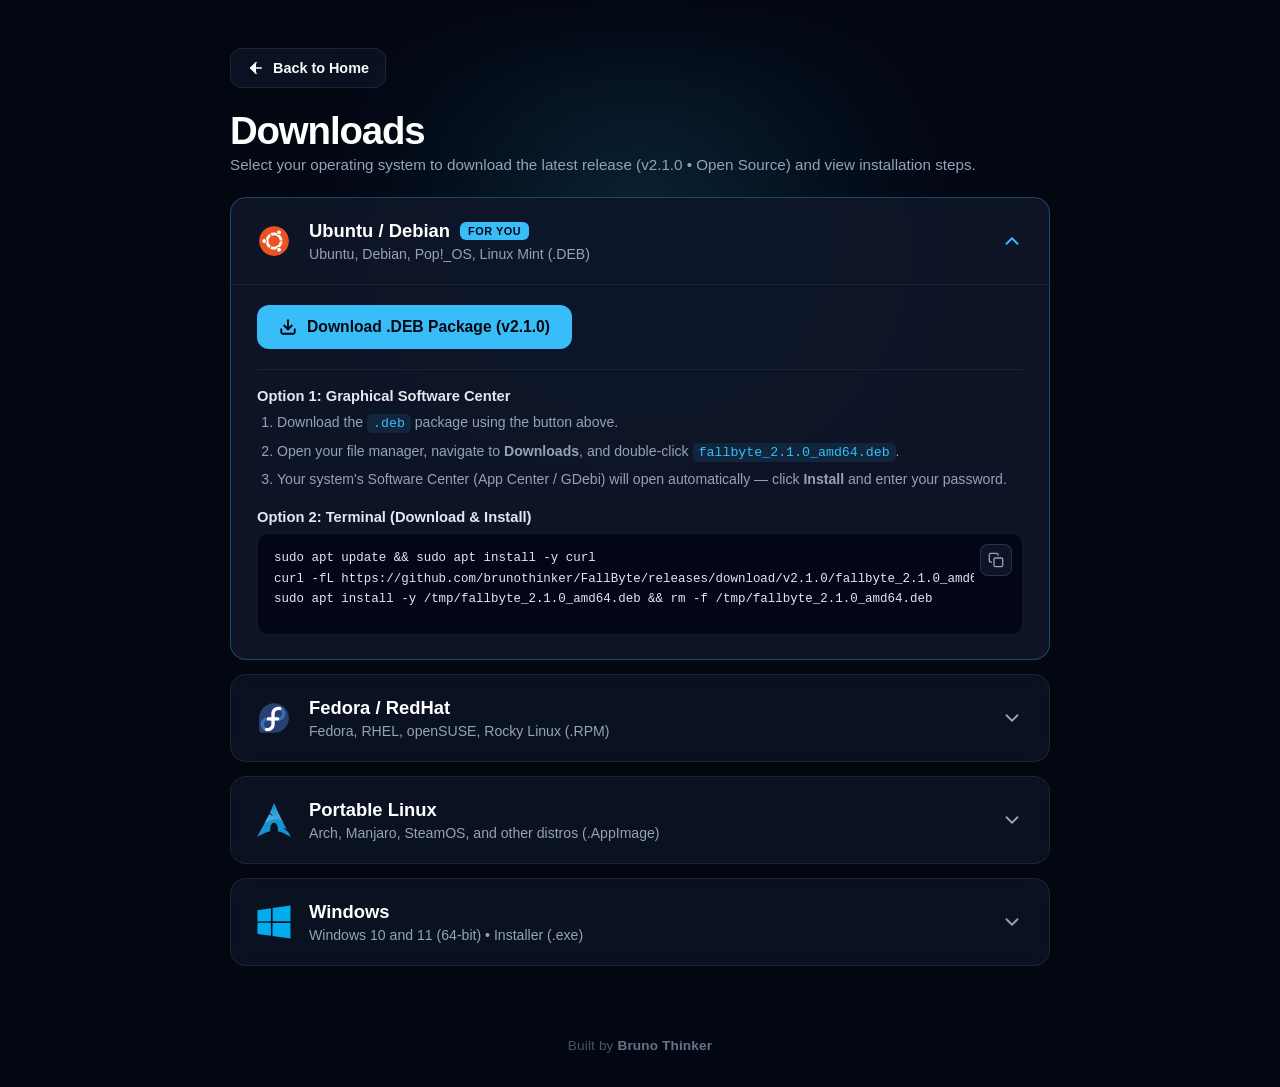
==== downloads/index.html @ dbe6da64 "feat(site): move downloads to dedicated /downloads/ page" ====
<!DOCTYPE html>
<html lang="en">

<head>
    <meta charset="UTF-8" />
    <meta name="viewport" content="width=device-width, initial-scale=1.0" />
    <title>Downloads — FallByte</title>
    <link rel="icon" type="image/png" href="../icons/fallbyte_logo.png" />
    <link rel="apple-touch-icon" href="../icons/fallbyte_logo.png" />
    <link rel="canonical" href="https://fallbyte.brunothinker.workers.dev/downloads/" />
    <meta name="description"
        content="Download FallByte for Windows (.exe) and Linux (.DEB, .RPM, and .AppImage) with step-by-step installation guides." />

    <!-- Open Graph / Social Preview -->
    <meta property="og:type" content="website" />
    <meta property="og:site_name" content="FallByte" />
    <meta property="og:title" content="Downloads — FallByte" />
    <meta property="og:description"
        content="Download FallByte for Windows and Linux (.DEB, .RPM, .AppImage) with quick installation instructions." />
    <meta property="og:url" content="https://fallbyte.brunothinker.workers.dev/downloads/" />
    <meta property="og:image" content="https://fallbyte.brunothinker.workers.dev/screenshots/preview.png" />

    <link rel="stylesheet" href="../css/style.css" />
</head>

<body>
    <div class="ambient-glow" aria-hidden="true"></div>

    <!-- DOWNLOADS PAGE -->
    <main class="downloads-section" aria-label="Downloads">
        <nav class="subpage-nav" aria-label="Breadcrumb">
            <a href="../" class="cta-secondary back-home-btn" id="nav-home">
                <svg viewBox="0 0 24 24" fill="none" stroke="currentColor" stroke-width="2.2" stroke-linecap="round"
                    stroke-linejoin="round" aria-hidden="true">
                    <line x1="19" y1="12" x2="5" y2="12" />
                    <polyline points="12 19 5 12 12 5" />
                </svg>
                <span>Back to Home</span>
            </a>
        </nav>

        <div class="section-header">
            <h1>Downloads</h1>
            <p>Select your operating system to download the latest release (<span id="version-badge">v2.1.0 &bull; Open
                    Source</span>) and view installation steps.</p>
        </div>

        <div class="accordion-list">
            <!-- ITEM 1: UBUNTU / DEBIAN (.DEB) -->
            <div class="accordion-item" data-os="debian">
                <button class="accordion-header" type="button" aria-expanded="false">
                    <div class="os-info">
                        <img class="os-icon" data-icon="ubuntu" src="" alt="Ubuntu / Debian" />
                        <div class="os-text">
                            <div class="os-title-row">
                                <span class="os-title">Ubuntu / Debian</span>
                                <span class="recommended-tag" hidden>FOR YOU</span>
                            </div>
                            <span class="os-desc">Ubuntu, Debian, Pop!_OS, Linux Mint (.DEB)</span>
                        </div>
                    </div>
                    <svg class="chevron" viewBox="0 0 24 24" fill="none" stroke="currentColor" stroke-width="2"
                        stroke-linecap="round" stroke-linejoin="round">
                        <polyline points="6 9 12 15 18 9"></polyline>
                    </svg>
                </button>

                <div class="accordion-body">
                    <div class="accordion-content">
                        <a id="btn-deb" href="#" class="real-download-btn">
                            <svg viewBox="0 0 24 24" fill="none" stroke="currentColor" stroke-width="2.5"
                                stroke-linecap="round" stroke-linejoin="round">
                                <path d="M21 15v4a2 2 0 0 1-2 2H5a2 2 0 0 1-2-2v-4" />
                                <polyline points="7 10 12 15 17 10" />
                                <line x1="12" y1="15" x2="12" y2="3" />
                            </svg>
                            <span id="label-deb">Download (.deb) package</span>
                        </a>

                        <div class="tutorial-slot">
                            <div class="install-guide">
                                <div class="guide-grid">
                                    <div class="guide-block">
                                        <h4>Option 1: Graphical Software Center</h4>
                                        <ol>
                                            <li>Download the <code>.deb</code> package using the button above.</li>
                                            <li>Open your file manager, navigate to <strong>Downloads</strong>, and
                                                double-click <code data-filename="deb">fallbyte_2.1.0_amd64.deb</code>.
                                            </li>
                                            <li>Your system's Software Center (App Center / GDebi) will open
                                                automatically &mdash; click
                                                <strong>Install</strong> and enter your password.
                                            </li>
                                        </ol>
                                    </div>

                                    <div class="guide-block">
                                        <h4>Option 2: Terminal (Download &amp; Install)</h4>
                                        <div class="code-box">
                                            <button type="button" class="copy-btn" data-copy-target="cmd-deb"
                                                title="Copy command" aria-label="Copy command">
                                                <svg viewBox="0 0 24 24" fill="none" stroke="currentColor"
                                                    stroke-width="2" stroke-linecap="round" stroke-linejoin="round">
                                                    <rect x="9" y="9" width="13" height="13" rx="2" ry="2"></rect>
                                                    <path d="M5 15H4a2 2 0 0 1-2-2V4a2 2 0 0 1 2-2h9a2 2 0 0 1 2 2v1">
                                                    </path>
                                                </svg>
                                            </button>
                                            <pre><code id="cmd-deb">sudo apt update &amp;&amp; sudo apt install -y curl
curl -fL https://github.com/brunothinker/FallByte/releases/download/v2.1.0/fallbyte_2.1.0_amd64.deb -o /tmp/fallbyte_2.1.0_amd64.deb
sudo apt install -y /tmp/fallbyte_2.1.0_amd64.deb &amp;&amp; rm -f /tmp/fallbyte_2.1.0_amd64.deb</code></pre>
                                        </div>
                                    </div>
                                </div>
                            </div>
                        </div>
                    </div>
                </div>
            </div>

            <!-- ITEM 2: FEDORA / REDHAT (.RPM) -->
            <div class="accordion-item" data-os="fedora">
                <button class="accordion-header" type="button" aria-expanded="false">
                    <div class="os-info">
                        <img class="os-icon" data-icon="fedora" src="" alt="Fedora / RedHat" />
                        <div class="os-text">
                            <div class="os-title-row">
                                <span class="os-title">Fedora / RedHat</span>
                                <span class="recommended-tag" hidden>FOR YOU</span>
                            </div>
                            <span class="os-desc">Fedora, RHEL, openSUSE, Rocky Linux (.RPM)</span>
                        </div>
                    </div>
                    <svg class="chevron" viewBox="0 0 24 24" fill="none" stroke="currentColor" stroke-width="2"
                        stroke-linecap="round" stroke-linejoin="round">
                        <polyline points="6 9 12 15 18 9"></polyline>
                    </svg>
                </button>

                <div class="accordion-body">
                    <div class="accordion-content">
                        <a id="btn-rpm" href="#" class="real-download-btn">
                            <svg viewBox="0 0 24 24" fill="none" stroke="currentColor" stroke-width="2.5"
                                stroke-linecap="round" stroke-linejoin="round">
                                <path d="M21 15v4a2 2 0 0 1-2 2H5a2 2 0 0 1-2-2v-4" />
                                <polyline points="7 10 12 15 17 10" />
                                <line x1="12" y1="15" x2="12" y2="3" />
                            </svg>
                            <span id="label-rpm">Download (.rpm) package</span>
                        </a>

                        <div class="tutorial-slot">
                            <div class="install-guide">
                                <div class="guide-grid">
                                    <div class="guide-block">
                                        <h4>Option 1: Graphical Software Center</h4>
                                        <ol>
                                            <li>Download the <code>.rpm</code> package using the button above.</li>
                                            <li>Open <strong>Files</strong>, go to <strong>Downloads</strong>, and
                                                double-click <code data-filename="rpm">fallbyte_2.1.0_x86_64.rpm</code>.
                                            </li>
                                            <li>GNOME Software / KDE Discover will open the package page &mdash; click
                                                <strong>Install</strong> to complete setup.
                                            </li>
                                        </ol>
                                    </div>

                                    <div class="guide-block">
                                        <h4>Option 2: Terminal (Download &amp; Install)</h4>
                                        <div class="code-box">
                                            <button type="button" class="copy-btn" data-copy-target="cmd-rpm"
                                                title="Copy command" aria-label="Copy command">
                                                <svg viewBox="0 0 24 24" fill="none" stroke="currentColor"
                                                    stroke-width="2" stroke-linecap="round" stroke-linejoin="round">
                                                    <rect x="9" y="9" width="13" height="13" rx="2" ry="2"></rect>
                                                    <path d="M5 15H4a2 2 0 0 1-2-2V4a2 2 0 0 1 2-2h9a2 2 0 0 1 2 2v1">
                                                    </path>
                                                </svg>
                                            </button>
                                            <pre><code id="cmd-rpm">sudo dnf check-update; sudo dnf install -y curl
curl -fL https://github.com/brunothinker/FallByte/releases/download/v2.1.0/fallbyte_2.1.0_x86_64.rpm -o /tmp/fallbyte_2.1.0_x86_64.rpm
sudo dnf install -y /tmp/fallbyte_2.1.0_x86_64.rpm &amp;&amp; rm -f /tmp/fallbyte_2.1.0_x86_64.rpm</code></pre>
                                        </div>
                                    </div>
                                </div>
                            </div>
                        </div>
                    </div>
                </div>
            </div>

            <!-- ITEM 3: PORTABLE LINUX (.APPIMAGE) -->
            <div class="accordion-item" data-os="appimage">
                <button class="accordion-header" type="button" aria-expanded="false">
                    <div class="os-info">
                        <img class="os-icon" data-icon="arch" src="" alt="Portable Linux" />
                        <div class="os-text">
                            <div class="os-title-row">
                                <span class="os-title">Portable Linux</span>
                                <span class="recommended-tag" hidden>FOR YOU</span>
                            </div>
                            <span class="os-desc">Arch, Manjaro, SteamOS, and other distros (.AppImage)</span>
                        </div>
                    </div>
                    <svg class="chevron" viewBox="0 0 24 24" fill="none" stroke="currentColor" stroke-width="2"
                        stroke-linecap="round" stroke-linejoin="round">
                        <polyline points="6 9 12 15 18 9"></polyline>
                    </svg>
                </button>

                <div class="accordion-body">
                    <div class="accordion-content">
                        <a id="btn-appimage" href="#" class="real-download-btn">
                            <svg viewBox="0 0 24 24" fill="none" stroke="currentColor" stroke-width="2.5"
                                stroke-linecap="round" stroke-linejoin="round">
                                <path d="M21 15v4a2 2 0 0 1-2 2H5a2 2 0 0 1-2-2v-4" />
                                <polyline points="7 10 12 15 17 10" />
                                <line x1="12" y1="15" x2="12" y2="3" />
                            </svg>
                            <span id="label-appimage">Download (.AppImage) binary</span>
                        </a>

                        <div class="tutorial-slot">
                            <div class="install-guide">
                                <div class="guide-grid">
                                    <div class="guide-block">
                                        <h4>Option 1: File Manager (No Installation Needed)</h4>
                                        <ol>
                                            <li>Download <code
                                                    data-filename="appimage">fallbyte_2.1.0_x86_64.AppImage</code>.</li>
                                            <li>Right-click the file &rarr; <strong>Properties</strong> &rarr;
                                                <strong>Permissions</strong>
                                                and enable <em>Allow executing file as program</em>.
                                            </li>
                                            <li>Double-click the AppImage file to run FallByte immediately.</li>
                                        </ol>
                                    </div>

                                    <div class="guide-block">
                                        <h4>Option 2: Terminal (Download &amp; Run)</h4>
                                        <div class="code-box">
                                            <button type="button" class="copy-btn" data-copy-target="cmd-appimage"
                                                title="Copy command" aria-label="Copy command">
                                                <svg viewBox="0 0 24 24" fill="none" stroke="currentColor"
                                                    stroke-width="2" stroke-linecap="round" stroke-linejoin="round">
                                                    <rect x="9" y="9" width="13" height="13" rx="2" ry="2"></rect>
                                                    <path d="M5 15H4a2 2 0 0 1-2-2V4a2 2 0 0 1 2-2h9a2 2 0 0 1 2 2v1">
                                                    </path>
                                                </svg>
                                            </button>
                                            <pre><code id="cmd-appimage"># Make sure curl is installed (e.g., sudo pacman -Syu --needed curl)
curl -fLO https://github.com/brunothinker/FallByte/releases/download/v2.1.0/fallbyte_2.1.0_x86_64.AppImage
chmod +x fallbyte_2.1.0_x86_64.AppImage
./fallbyte_2.1.0_x86_64.AppImage</code></pre>
                                        </div>
                                    </div>
                                </div>
                            </div>
                        </div>
                    </div>
                </div>
            </div>

            <!-- ITEM 4: WINDOWS -->
            <div class="accordion-item" data-os="windows">
                <button class="accordion-header" type="button" aria-expanded="false">
                    <div class="os-info">
                        <img class="os-icon" data-icon="windows" src="" alt="Windows" />
                        <div class="os-text">
                            <div class="os-title-row">
                                <span class="os-title">Windows</span>
                                <span class="recommended-tag" hidden>FOR YOU</span>
                            </div>
                            <span class="os-desc">Windows 10 and 11 (64-bit) &bull; Installer (.exe)</span>
                        </div>
                    </div>
                    <svg class="chevron" viewBox="0 0 24 24" fill="none" stroke="currentColor" stroke-width="2"
                        stroke-linecap="round" stroke-linejoin="round">
                        <polyline points="6 9 12 15 18 9"></polyline>
                    </svg>
                </button>

                <div class="accordion-body">
                    <div class="accordion-content">
                        <a id="btn-windows" href="#" class="real-download-btn">
                            <svg viewBox="0 0 24 24" fill="none" stroke="currentColor" stroke-width="2.5"
                                stroke-linecap="round" stroke-linejoin="round">
                                <path d="M21 15v4a2 2 0 0 1-2 2H5a2 2 0 0 1-2-2v-4" />
                                <polyline points="7 10 12 15 17 10" />
                                <line x1="12" y1="15" x2="12" y2="3" />
                            </svg>
                            <span id="label-windows">Download for Windows</span>
                        </a>

                        <div class="tutorial-slot">
                            <div class="install-guide">
                                <div class="guide-block">
                                    <h4>Quick Installation</h4>
                                    <ol>
                                        <li>Download and double-click <code
                                                data-filename="windows">fallbyte_2.1.0_x64_installer.exe</code>
                                            to launch the setup wizard.</li>
                                        <li>Follow the on-screen prompts to finish installing FallByte.</li>
                                    </ol>
                                </div>

                                <div class="smartscreen-notice">
                                    <strong>Windows Smart App Control &amp; SmartScreen Notice</strong>
                                    <p>
                                        Because FallByte is a free, independent open-source project without a paid
                                        commercial EV
                                        Code-Signing certificate, Windows 11's <strong>Smart App Control</strong> may
                                        block the installer
                                        from running (or SmartScreen may show <em>"Windows protected your PC"</em>).
                                    </p>
                                    <p>
                                        To proceed: if SmartScreen appears, click <strong>More info</strong> &rarr;
                                        <strong>Run
                                            anyway</strong>. If <strong>Smart App Control</strong> blocks it on Windows
                                        11, open <strong>Smart
                                            App Control
                                            settings</strong> using the shortcut below and switch it to
                                        <strong>Off</strong>.
                                    </p>
                                    <div style="margin-top: 12px;">
                                        <a href="windowsdefender://smartapp/" class="cta-secondary"
                                            style="padding: 9px 14px; border-radius: 10px; font-size: 0.85rem;">
                                            <svg width="15" height="15" viewBox="0 0 24 24" fill="none"
                                                stroke="currentColor" stroke-width="2.2" stroke-linecap="round"
                                                stroke-linejoin="round" aria-hidden="true">
                                                <path d="M12 22s8-4 8-10V5l-8-3-8 3v7c0 6 8 10 8 10z" />
                                            </svg>
                                            <span>Open Smart App Control Settings</span>
                                        </a>
                                    </div>
                                </div>
                            </div>
                        </div>
                    </div>
                </div>
            </div>
        </div>
    </main>

    <footer>
        <span>Built by <a href="https://github.com/brunothinker" target="_blank" rel="noopener noreferrer">Bruno
                Thinker</a></span>
    </footer>

    <script src="../js/config.js"></script>
    <script src="../js/main.js"></script>

</body>

</html>
---- css/style.css ----
:root {
  --bg-color: #030712;
  --text-main: #f8fafc;
  --text-muted: #94a3b8;
  --accent: #38bdf8;
  --accent-hover: #0ea5e9;

  --card-bg: rgba(15, 23, 42, 0.65);
  --card-border: rgba(255, 255, 255, 0.08);
  --card-hover-bg: rgba(30, 41, 59, 0.85);
  --card-hover-border: rgba(255, 255, 255, 0.2);

  /* Shared container width so showcase, downloads, and community match identically */
  --content-width: 820px;
}

* {
  margin: 0;
  padding: 0;
  box-sizing: border-box;
}

html {
  scroll-behavior: smooth;
  background-color: var(--bg-color);
}

body {
  font-family: -apple-system, BlinkMacSystemFont, "Segoe UI", Roboto, Helvetica, Arial, sans-serif;
  background-color: var(--bg-color);
  color: var(--text-main);
  display: flex;
  flex-direction: column;
  align-items: center;
  min-height: 100vh;
  padding: 0 24px 36px 24px;
  position: relative;
  overflow-x: hidden;
}

/* Seamless ambient background glow */
.ambient-glow {
  position: absolute;
  top: 40px;
  left: 50%;
  transform: translateX(-50%);
  width: 760px;
  height: 420px;
  background: radial-gradient(circle at 50% 45%,
      rgba(56, 189, 248, 0.16) 0%,
      rgba(56, 189, 248, 0.07) 35%,
      rgba(56, 189, 248, 0.02) 60%,
      rgba(3, 7, 18, 0) 75%);
  filter: blur(40px);
  pointer-events: none;
  z-index: 0;
}

/* =========================================================
   SECTION 1: HERO + SHOWCASE
   ========================================================= */
.hero-section {
  width: 100%;
  max-width: var(--content-width);
  display: flex;
  flex-direction: column;
  align-items: center;
  text-align: center;
  padding-top: 64px;
  padding-bottom: 48px;
  z-index: 1;
}

.hero-content {
  display: flex;
  flex-direction: column;
  align-items: center;
  max-width: 660px;
  margin-bottom: 3rem;
}

.hero-pills {
  display: flex;
  align-items: center;
  justify-content: center;
  gap: 10px;
  flex-wrap: wrap;
  margin-bottom: 1.25rem;
}

.badge {
  display: inline-flex;
  align-items: center;
  gap: 8px;
  padding: 6px 14px;
  background: rgba(255, 255, 255, 0.03);
  border: 1px solid rgba(255, 255, 255, 0.08);
  border-radius: 99px;
  font-size: 0.82rem;
  color: var(--accent);
}

.badge-metric {
  color: var(--text-muted);
}

.badge-metric svg {
  width: 14px;
  height: 14px;
  color: var(--accent);
}

.badge-dot {
  width: 6px;
  height: 6px;
  background-color: var(--accent);
  border-radius: 50%;
}

h1 {
  font-size: 4.75rem;
  font-weight: 800;
  letter-spacing: -0.04em;
  margin-bottom: 1rem;
  color: #ffffff;
  line-height: 1;
}

p.subtitle {
  font-size: 1.18rem;
  color: var(--text-muted);
  font-weight: 400;
  line-height: 1.6;
  margin-bottom: 2rem;
}

/* Primary Action Buttons */
.hero-actions {
  display: flex;
  align-items: center;
  justify-content: center;
  gap: 14px;
  flex-wrap: wrap;
}

.cta-primary {
  display: inline-flex;
  align-items: center;
  gap: 10px;
  padding: 15px 30px;
  border-radius: 14px;
  background: var(--accent);
  color: #030712;
  font-size: 1.05rem;
  font-weight: 700;
  text-decoration: none;
  box-shadow: 0 8px 28px rgba(56, 189, 248, 0.28);
  transition: all 0.2s cubic-bezier(0.4, 0, 0.2, 1);
}

.cta-primary:hover {
  background: #7dd3fc;
  transform: translateY(-2px);
  box-shadow: 0 12px 34px rgba(56, 189, 248, 0.4);
}

.cta-primary svg {
  width: 18px;
  height: 18px;
}

.cta-secondary {
  display: inline-flex;
  align-items: center;
  gap: 8px;
  padding: 15px 22px;
  border-radius: 14px;
  background: var(--card-bg);
  border: 1px solid var(--card-border);
  color: var(--text-main);
  font-size: 1rem;
  font-weight: 600;
  text-decoration: none;
  transition: all 0.2s ease;
}

.cta-secondary:hover {
  background: var(--card-hover-bg);
  border-color: var(--card-hover-border);
  transform: translateY(-2px);
}

.cta-secondary svg {
  width: 18px;
  height: 18px;
  fill: currentColor;
}

.star-pill {
  padding: 2px 8px;
  border-radius: 99px;
  background: rgba(56, 189, 248, 0.14);
  color: var(--accent);
  font-size: 0.8rem;
  font-weight: 700;
}

/* Screenshot Showcase */
.showcase-wrapper {
  width: 100%;
  display: flex;
  flex-direction: column;
  align-items: center;
  gap: 14px;
}

.showcase-frame {
  width: 100%;
  background: rgba(15, 23, 42, 0.75);
  border: 1px solid rgba(255, 255, 255, 0.1);
  border-radius: 18px;
  overflow: hidden;
  box-shadow: 0 24px 60px rgba(0, 0, 0, 0.75);
  backdrop-filter: blur(12px);
}

.window-bar {
  display: flex;
  align-items: center;
  justify-content: center;
  padding: 11px 16px;
  background: rgba(2, 6, 23, 0.65);
  border-bottom: 1px solid rgba(255, 255, 255, 0.06);
}

.window-title {
  font-size: 0.82rem;
  color: #94a3b8;
  font-weight: 600;
  letter-spacing: 0.02em;
}

.screenshot-container {
  position: relative;
  width: 100%;
  min-height: 360px;
  display: flex;
  align-items: center;
  justify-content: center;
  background: #070b14;
}

.screenshot-container img {
  width: 100%;
  height: auto;
  display: block;
}

.screenshot-placeholder {
  padding: 60px 24px;
  color: #64748b;
  font-size: 0.95rem;
}

.screenshot-placeholder code {
  color: var(--accent);
  background: rgba(56, 189, 248, 0.1);
  padding: 3px 8px;
  border-radius: 6px;
}

.screenshot-thumbs {
  display: flex;
  gap: 10px;
  justify-content: center;
  flex-wrap: wrap;
}

.thumb-btn {
  padding: 6px 14px;
  border-radius: 99px;
  border: 1px solid var(--card-border);
  background: var(--card-bg);
  color: var(--text-muted);
  font-size: 0.82rem;
  font-weight: 600;
  cursor: pointer;
  transition: all 0.2s ease;
}

.thumb-btn:hover {
  color: #ffffff;
  border-color: var(--card-hover-border);
}

.thumb-btn.active {
  background: rgba(56, 189, 248, 0.15);
  border-color: rgba(56, 189, 248, 0.4);
  color: var(--accent);
}

/* =========================================================
   SECTION 2: DOWNLOADS (ACCORDION - MATCHED TO SHOWCASE WIDTH)
   ========================================================= */
.downloads-section {
  width: 100%;
  max-width: var(--content-width);
  padding-top: 48px;
  padding-bottom: 32px;
  z-index: 1;
}

.subpage-nav {
  margin-bottom: 1.5rem;
}

.back-home-btn {
  padding: 10px 16px;
  border-radius: 12px;
  font-size: 0.9rem;
}

.section-header {
  text-align: left;
  margin-bottom: 1.5rem;
}

.section-header h1 {
  font-size: 2.4rem;
  font-weight: 800;
  letter-spacing: -0.03em;
  color: #ffffff;
  margin-bottom: 0.35rem;
}

.section-header h2 {
  font-size: 2.1rem;
  font-weight: 800;
  letter-spacing: -0.03em;
  color: #ffffff;
  margin-bottom: 0.35rem;
}

.section-header p {
  font-size: 0.95rem;
  color: var(--text-muted);
}

.accordion-list {
  display: flex;
  flex-direction: column;
  gap: 14px;
}

.accordion-item {
  background: var(--card-bg);
  border: 1px solid var(--card-border);
  border-radius: 16px;
  backdrop-filter: blur(12px);
  overflow: hidden;
  transition: border-color 0.2s ease, background 0.2s ease;
}

.accordion-item:hover {
  border-color: var(--card-hover-border);
}

.accordion-item.open {
  background: rgba(15, 23, 42, 0.9);
  border-color: rgba(56, 189, 248, 0.3);
}

.accordion-header {
  width: 100%;
  display: flex;
  align-items: center;
  justify-content: space-between;
  padding: 22px 26px;
  background: transparent;
  border: none;
  color: #ffffff;
  cursor: pointer;
  text-align: left;
}

.os-info {
  display: flex;
  align-items: center;
  gap: 18px;
}

.os-icon {
  width: 34px;
  height: 34px;
  object-fit: contain;
  flex-shrink: 0;
}

.os-text {
  display: flex;
  flex-direction: column;
  gap: 4px;
}

.os-title-row {
  display: flex;
  align-items: center;
  gap: 10px;
}

.os-title {
  font-size: 1.15rem;
  font-weight: 700;
  color: #ffffff;
}

.recommended-tag {
  font-size: 0.68rem;
  font-weight: 800;
  letter-spacing: 0.05em;
  padding: 3px 8px;
  border-radius: 6px;
  background: var(--accent);
  color: #030712;
}

.os-desc {
  font-size: 0.88rem;
  color: var(--text-muted);
}

.chevron {
  width: 22px;
  height: 22px;
  color: var(--text-muted);
  transition: transform 0.25s ease;
  flex-shrink: 0;
}

.accordion-item.open .chevron {
  transform: rotate(180deg);
  color: var(--accent);
}

/* Expandable Drawer Content */
.accordion-body {
  display: grid;
  grid-template-rows: 0fr;
  transition: grid-template-rows 0.25s ease;
}

.accordion-item.open .accordion-body {
  grid-template-rows: 1fr;
}

.accordion-content {
  overflow: hidden;
  padding: 0 26px;
}

.accordion-item.open .accordion-content {
  padding-bottom: 24px;
  border-top: 1px solid rgba(255, 255, 255, 0.06);
  padding-top: 20px;
}

.real-download-btn {
  display: inline-flex;
  align-items: center;
  gap: 10px;
  padding: 13px 22px;
  border-radius: 12px;
  background: var(--accent);
  color: #030712;
  font-size: 0.98rem;
  font-weight: 700;
  text-decoration: none;
  transition: all 0.2s ease;
}

.real-download-btn:hover {
  background: #7dd3fc;
  transform: translateY(-1px);
}

.real-download-btn svg {
  width: 18px;
  height: 18px;
  flex-shrink: 0;
}

/* Installation Guides inside Tutorial Slot */
.tutorial-slot {
  margin-top: 20px;
}

.install-guide {
  display: flex;
  flex-direction: column;
  gap: 16px;
  padding-top: 18px;
  border-top: 1px solid rgba(255, 255, 255, 0.06);
}

.guide-grid {
  display: grid;
  grid-template-columns: 1fr;
  gap: 18px;
}

.guide-block {
  min-width: 0;
}

.guide-block h4 {
  font-size: 0.92rem;
  font-weight: 700;
  color: #e2e8f0;
  margin-bottom: 8px;
}

.guide-block ol {
  padding-left: 20px;
  display: flex;
  flex-direction: column;
  gap: 6px;
  color: var(--text-muted);
  font-size: 0.88rem;
  line-height: 1.55;
}

.guide-block code {
  color: var(--accent);
  background: rgba(56, 189, 248, 0.1);
  padding: 2px 6px;
  border-radius: 5px;
  font-family: ui-monospace, SFMono-Regular, Menlo, Monaco, Consolas, monospace;
  font-size: 0.83rem;
}

.smartscreen-notice {
  background: rgba(245, 158, 11, 0.08);
  border: 1px solid rgba(245, 158, 11, 0.25);
  border-radius: 12px;
  padding: 14px 16px;
  display: flex;
  flex-direction: column;
  gap: 6px;
}

.smartscreen-notice strong {
  color: #fbbf24;
  font-size: 0.9rem;
}

.smartscreen-notice p {
  color: #cbd5e1;
  font-size: 0.86rem;
  line-height: 1.55;
}

.code-box {
  position: relative;
  width: fit-content;
  max-width: 100%;
  margin: 0 auto;
  background: #020617;
  border: 1px solid rgba(255, 255, 255, 0.08);
  border-radius: 10px;
  padding: 14px 48px 10px 16px;
}

.code-box pre {
  margin: 0;
  padding-bottom: 14px;
  overflow-x: auto;
  white-space: pre;
  scrollbar-width: thin;
  scrollbar-color: rgba(255, 255, 255, 0.18) rgba(0, 0, 0, 0.35);
}

.code-box pre::-webkit-scrollbar {
  height: 7px;
}

.code-box pre::-webkit-scrollbar-track {
  background: rgba(0, 0, 0, 0.35);
  border-radius: 99px;
}

.code-box pre::-webkit-scrollbar-thumb {
  background: rgba(255, 255, 255, 0.18);
  border-radius: 99px;
}

.code-box pre::-webkit-scrollbar-thumb:hover {
  background: rgba(255, 255, 255, 0.32);
}

.code-box code {
  background: transparent;
  padding: 0;
  color: #e2e8f0;
  font-size: 0.78rem;
  line-height: 1.65;
}

.copy-btn {
  position: absolute;
  top: 10px;
  right: 10px;
  width: 32px;
  height: 32px;
  display: inline-flex;
  align-items: center;
  justify-content: center;
  padding: 0;
  border-radius: 8px;
  border: 1px solid rgba(255, 255, 255, 0.12);
  background: rgba(15, 23, 42, 0.9);
  color: var(--text-muted);
  cursor: pointer;
  transition: all 0.15s ease;
}

.copy-btn:hover {
  color: #ffffff;
  border-color: var(--accent);
  background: rgba(30, 41, 59, 0.95);
}

.copy-btn.copied {
  color: #4ade80;
  border-color: rgba(74, 222, 128, 0.45);
}

.copy-btn svg {
  width: 16px;
  height: 16px;
  pointer-events: none;
}

/* =========================================================
   SECTION 3: COMMUNITY & FEEDBACK
   ========================================================= */
.community-section {
  width: 100%;
  max-width: var(--content-width);
  padding-top: 36px;
  padding-bottom: 24px;
  z-index: 1;
}

.community-header {
  display: flex;
  align-items: flex-start;
  justify-content: space-between;
  gap: 16px;
  flex-wrap: wrap;
}

.star-cta-btn {
  display: inline-flex;
  align-items: center;
  gap: 8px;
  padding: 10px 16px;
  border-radius: 12px;
  background: var(--card-bg);
  border: 1px solid var(--card-border);
  color: #f8fafc;
  font-size: 0.9rem;
  font-weight: 600;
  text-decoration: none;
  transition: all 0.2s ease;
}

.star-cta-btn:hover {
  background: var(--card-hover-bg);
  border-color: rgba(250, 204, 21, 0.45);
  transform: translateY(-1px);
}

.star-cta-btn svg {
  width: 16px;
  height: 16px;
  color: #facc15;
}

.giscus-wrapper {
  background: var(--card-bg);
  border: 1px solid var(--card-border);
  border-radius: 16px;
  padding: 20px;
  backdrop-filter: blur(12px);
}

/* =========================================================
   FOOTER
   ========================================================= */
footer {
  z-index: 1;
  margin-top: auto;
  padding-top: 2.5rem;
  font-size: 0.85rem;
  color: #475569;
  letter-spacing: 0.01em;
}

footer a {
  color: #64748b;
  text-decoration: none;
  font-weight: 600;
  transition: color 0.2s ease;
}

footer a:hover {
  color: var(--accent);
}

@media (max-width: 600px) {
  .hero-section {
    padding-top: 40px;
  }

  h1 {
    font-size: 3.4rem;
  }

  .screenshot-container {
    min-height: 220px;
  }

  .accordion-header {
    padding: 18px;
  }

  .accordion-content {
    padding: 0 18px;
  }
}
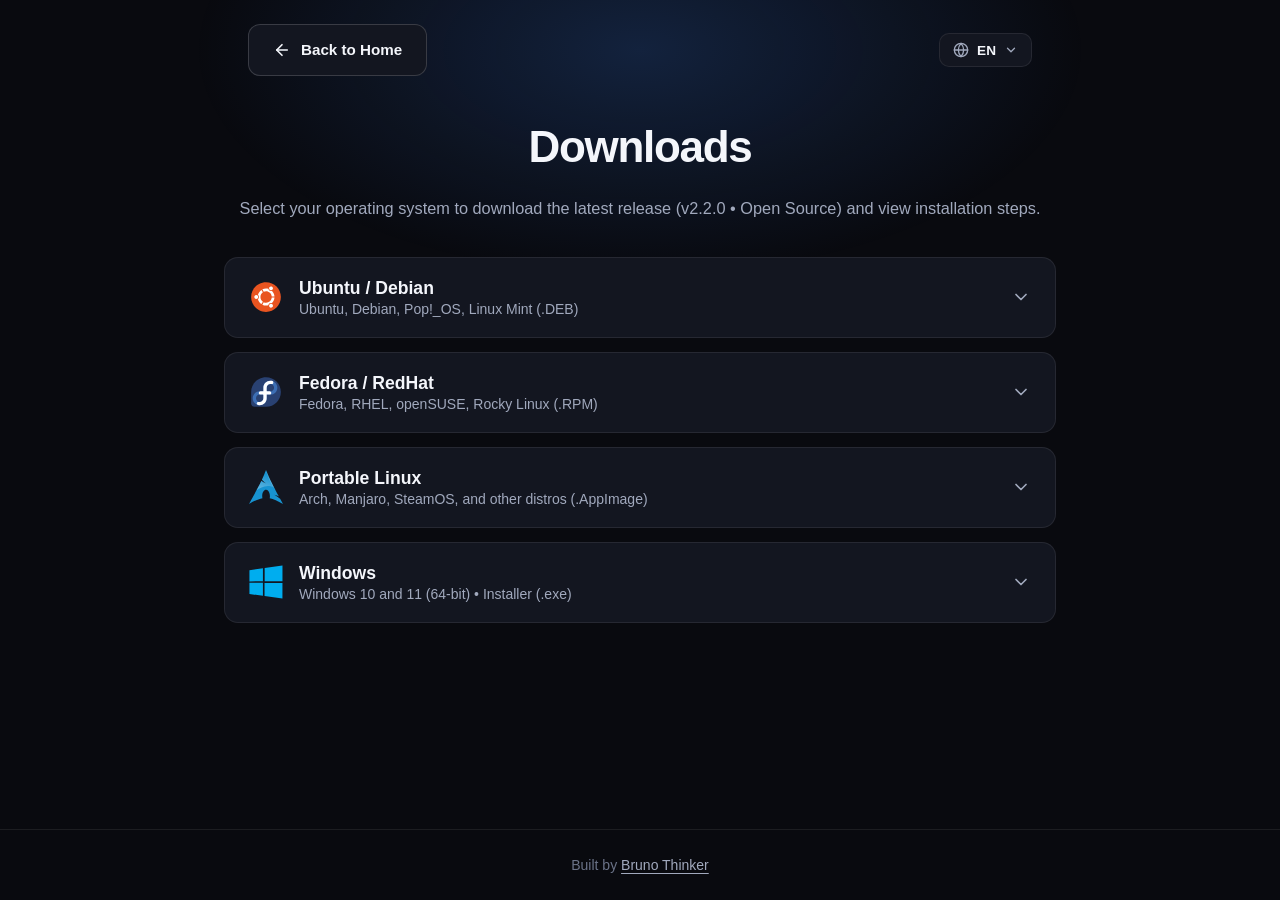
==== commit 62bb0a2c: "feat(i18n,ui): add 10-language support, language switcher, and mobile responsiveness - Update taglin" ====
--- a/downloads/index.html
+++ b/downloads/index.html
@@ -23,7 +23,7 @@
     <link rel="stylesheet" href="../css/style.css" />
 </head>
 
-<body>
+<body data-page="downloads">
     <div class="ambient-glow" aria-hidden="true"></div>
 
     <!-- DOWNLOADS PAGE -->
@@ -35,14 +35,33 @@
                     <line x1="19" y1="12" x2="5" y2="12" />
                     <polyline points="12 19 5 12 12 5" />
                 </svg>
-                <span>Back to Home</span>
+                <span data-i18n="downloads.back_home"></span>
             </a>
+
+            <div class="lang-switcher" id="lang-switcher">
+                <button type="button" class="lang-toggle" id="lang-toggle" aria-haspopup="listbox" aria-expanded="false"
+                    aria-label="Language">
+                    <svg class="globe-icon" viewBox="0 0 24 24" fill="none" stroke="currentColor" stroke-width="2"
+                        stroke-linecap="round" stroke-linejoin="round" aria-hidden="true">
+                        <circle cx="12" cy="12" r="10"></circle>
+                        <line x1="2" y1="12" x2="22" y2="12"></line>
+                        <path
+                            d="M12 2a15.3 15.3 0 0 1 4 10 15.3 15.3 0 0 1-4 10 15.3 15.3 0 0 1-4-10 15.3 15.3 0 0 1 4-10z">
+                        </path>
+                    </svg>
+                    <span id="lang-current-code">EN</span>
+                    <svg class="chevron-small" viewBox="0 0 24 24" fill="none" stroke="currentColor" stroke-width="2.2"
+                        stroke-linecap="round" stroke-linejoin="round" aria-hidden="true">
+                        <polyline points="6 9 12 15 18 9"></polyline>
+                    </svg>
+                </button>
+                <div class="lang-menu" id="lang-menu" role="listbox"></div>
+            </div>
         </nav>
 
         <div class="section-header">
-            <h1>Downloads</h1>
-            <p>Select your operating system to download the latest release (<span id="version-badge">v2.1.0 &bull; Open
-                    Source</span>) and view installation steps.</p>
+            <h1 data-i18n="downloads.title"></h1>
+            <p data-i18n-html="downloads.subtitle"></p>
         </div>
 
         <div class="accordion-list">
@@ -53,10 +72,10 @@
                         <img class="os-icon" data-icon="ubuntu" src="" alt="Ubuntu / Debian" />
                         <div class="os-text">
                             <div class="os-title-row">
-                                <span class="os-title">Ubuntu / Debian</span>
-                                <span class="recommended-tag" hidden>FOR YOU</span>
-                            </div>
-                            <span class="os-desc">Ubuntu, Debian, Pop!_OS, Linux Mint (.DEB)</span>
+                                <span class="os-title" data-i18n="downloads.os.debian_title"></span>
+                                <span class="recommended-tag" hidden data-i18n="common.for_you"></span>
+                            </div>
+                            <span class="os-desc" data-i18n="downloads.os.debian_desc"></span>
                         </div>
                     </div>
                     <svg class="chevron" viewBox="0 0 24 24" fill="none" stroke="currentColor" stroke-width="2"
@@ -74,31 +93,26 @@
                                 <polyline points="7 10 12 15 17 10" />
                                 <line x1="12" y1="15" x2="12" y2="3" />
                             </svg>
-                            <span id="label-deb">Download (.deb) package</span>
+                            <span id="label-deb"></span>
                         </a>
 
                         <div class="tutorial-slot">
                             <div class="install-guide">
                                 <div class="guide-grid">
                                     <div class="guide-block">
-                                        <h4>Option 1: Graphical Software Center</h4>
+                                        <h4 data-i18n="downloads.guides.opt1_gui"></h4>
                                         <ol>
-                                            <li>Download the <code>.deb</code> package using the button above.</li>
-                                            <li>Open your file manager, navigate to <strong>Downloads</strong>, and
-                                                double-click <code data-filename="deb">fallbyte_2.1.0_amd64.deb</code>.
-                                            </li>
-                                            <li>Your system's Software Center (App Center / GDebi) will open
-                                                automatically &mdash; click
-                                                <strong>Install</strong> and enter your password.
-                                            </li>
+                                            <li data-i18n-html="downloads.guides.deb_step1"></li>
+                                            <li data-i18n-html="downloads.guides.deb_step2" data-os-file="deb"></li>
+                                            <li data-i18n-html="downloads.guides.deb_step3"></li>
                                         </ol>
                                     </div>
 
                                     <div class="guide-block">
-                                        <h4>Option 2: Terminal (Download &amp; Install)</h4>
+                                        <h4 data-i18n="downloads.guides.opt2_terminal"></h4>
                                         <div class="code-box">
                                             <button type="button" class="copy-btn" data-copy-target="cmd-deb"
-                                                title="Copy command" aria-label="Copy command">
+                                                data-i18n-title="common.copy_command" aria-label="Copy command">
                                                 <svg viewBox="0 0 24 24" fill="none" stroke="currentColor"
                                                     stroke-width="2" stroke-linecap="round" stroke-linejoin="round">
                                                     <rect x="9" y="9" width="13" height="13" rx="2" ry="2"></rect>
@@ -106,9 +120,7 @@
                                                     </path>
                                                 </svg>
                                             </button>
-                                            <pre><code id="cmd-deb">sudo apt update &amp;&amp; sudo apt install -y curl
-curl -fL https://github.com/brunothinker/FallByte/releases/download/v2.1.0/fallbyte_2.1.0_amd64.deb -o /tmp/fallbyte_2.1.0_amd64.deb
-sudo apt install -y /tmp/fallbyte_2.1.0_amd64.deb &amp;&amp; rm -f /tmp/fallbyte_2.1.0_amd64.deb</code></pre>
+                                            <pre><code id="cmd-deb"></code></pre>
                                         </div>
                                     </div>
                                 </div>
@@ -125,10 +137,10 @@
                         <img class="os-icon" data-icon="fedora" src="" alt="Fedora / RedHat" />
                         <div class="os-text">
                             <div class="os-title-row">
-                                <span class="os-title">Fedora / RedHat</span>
-                                <span class="recommended-tag" hidden>FOR YOU</span>
-                            </div>
-                            <span class="os-desc">Fedora, RHEL, openSUSE, Rocky Linux (.RPM)</span>
+                                <span class="os-title" data-i18n="downloads.os.fedora_title"></span>
+                                <span class="recommended-tag" hidden data-i18n="common.for_you"></span>
+                            </div>
+                            <span class="os-desc" data-i18n="downloads.os.fedora_desc"></span>
                         </div>
                     </div>
                     <svg class="chevron" viewBox="0 0 24 24" fill="none" stroke="currentColor" stroke-width="2"
@@ -146,30 +158,26 @@
                                 <polyline points="7 10 12 15 17 10" />
                                 <line x1="12" y1="15" x2="12" y2="3" />
                             </svg>
-                            <span id="label-rpm">Download (.rpm) package</span>
+                            <span id="label-rpm"></span>
                         </a>
 
                         <div class="tutorial-slot">
                             <div class="install-guide">
                                 <div class="guide-grid">
                                     <div class="guide-block">
-                                        <h4>Option 1: Graphical Software Center</h4>
+                                        <h4 data-i18n="downloads.guides.opt1_gui"></h4>
                                         <ol>
-                                            <li>Download the <code>.rpm</code> package using the button above.</li>
-                                            <li>Open <strong>Files</strong>, go to <strong>Downloads</strong>, and
-                                                double-click <code data-filename="rpm">fallbyte_2.1.0_x86_64.rpm</code>.
-                                            </li>
-                                            <li>GNOME Software / KDE Discover will open the package page &mdash; click
-                                                <strong>Install</strong> to complete setup.
-                                            </li>
+                                            <li data-i18n-html="downloads.guides.rpm_step1"></li>
+                                            <li data-i18n-html="downloads.guides.rpm_step2" data-os-file="rpm"></li>
+                                            <li data-i18n-html="downloads.guides.rpm_step3"></li>
                                         </ol>
                                     </div>
 
                                     <div class="guide-block">
-                                        <h4>Option 2: Terminal (Download &amp; Install)</h4>
+                                        <h4 data-i18n="downloads.guides.opt2_terminal"></h4>
                                         <div class="code-box">
                                             <button type="button" class="copy-btn" data-copy-target="cmd-rpm"
-                                                title="Copy command" aria-label="Copy command">
+                                                data-i18n-title="common.copy_command" aria-label="Copy command">
                                                 <svg viewBox="0 0 24 24" fill="none" stroke="currentColor"
                                                     stroke-width="2" stroke-linecap="round" stroke-linejoin="round">
                                                     <rect x="9" y="9" width="13" height="13" rx="2" ry="2"></rect>
@@ -177,9 +185,7 @@
                                                     </path>
                                                 </svg>
                                             </button>
-                                            <pre><code id="cmd-rpm">sudo dnf check-update; sudo dnf install -y curl
-curl -fL https://github.com/brunothinker/FallByte/releases/download/v2.1.0/fallbyte_2.1.0_x86_64.rpm -o /tmp/fallbyte_2.1.0_x86_64.rpm
-sudo dnf install -y /tmp/fallbyte_2.1.0_x86_64.rpm &amp;&amp; rm -f /tmp/fallbyte_2.1.0_x86_64.rpm</code></pre>
+                                            <pre><code id="cmd-rpm"></code></pre>
                                         </div>
                                     </div>
                                 </div>
@@ -196,10 +202,10 @@
                         <img class="os-icon" data-icon="arch" src="" alt="Portable Linux" />
                         <div class="os-text">
                             <div class="os-title-row">
-                                <span class="os-title">Portable Linux</span>
-                                <span class="recommended-tag" hidden>FOR YOU</span>
-                            </div>
-                            <span class="os-desc">Arch, Manjaro, SteamOS, and other distros (.AppImage)</span>
+                                <span class="os-title" data-i18n="downloads.os.appimage_title"></span>
+                                <span class="recommended-tag" hidden data-i18n="common.for_you"></span>
+                            </div>
+                            <span class="os-desc" data-i18n="downloads.os.appimage_desc"></span>
                         </div>
                     </div>
                     <svg class="chevron" viewBox="0 0 24 24" fill="none" stroke="currentColor" stroke-width="2"
@@ -217,30 +223,27 @@
                                 <polyline points="7 10 12 15 17 10" />
                                 <line x1="12" y1="15" x2="12" y2="3" />
                             </svg>
-                            <span id="label-appimage">Download (.AppImage) binary</span>
+                            <span id="label-appimage"></span>
                         </a>
 
                         <div class="tutorial-slot">
                             <div class="install-guide">
                                 <div class="guide-grid">
                                     <div class="guide-block">
-                                        <h4>Option 1: File Manager (No Installation Needed)</h4>
+                                        <h4 data-i18n="downloads.guides.opt1_file_manager"></h4>
                                         <ol>
-                                            <li>Download <code
-                                                    data-filename="appimage">fallbyte_2.1.0_x86_64.AppImage</code>.</li>
-                                            <li>Right-click the file &rarr; <strong>Properties</strong> &rarr;
-                                                <strong>Permissions</strong>
-                                                and enable <em>Allow executing file as program</em>.
-                                            </li>
-                                            <li>Double-click the AppImage file to run FallByte immediately.</li>
+                                            <li data-i18n-html="downloads.guides.appimage_step1"
+                                                data-os-file="appImage"></li>
+                                            <li data-i18n-html="downloads.guides.appimage_step2"></li>
+                                            <li data-i18n-html="downloads.guides.appimage_step3"></li>
                                         </ol>
                                     </div>
 
                                     <div class="guide-block">
-                                        <h4>Option 2: Terminal (Download &amp; Run)</h4>
+                                        <h4 data-i18n="downloads.guides.opt2_terminal_run"></h4>
                                         <div class="code-box">
                                             <button type="button" class="copy-btn" data-copy-target="cmd-appimage"
-                                                title="Copy command" aria-label="Copy command">
+                                                data-i18n-title="common.copy_command" aria-label="Copy command">
                                                 <svg viewBox="0 0 24 24" fill="none" stroke="currentColor"
                                                     stroke-width="2" stroke-linecap="round" stroke-linejoin="round">
                                                     <rect x="9" y="9" width="13" height="13" rx="2" ry="2"></rect>
@@ -248,10 +251,7 @@
                                                     </path>
                                                 </svg>
                                             </button>
-                                            <pre><code id="cmd-appimage"># Make sure curl is installed (e.g., sudo pacman -Syu --needed curl)
-curl -fLO https://github.com/brunothinker/FallByte/releases/download/v2.1.0/fallbyte_2.1.0_x86_64.AppImage
-chmod +x fallbyte_2.1.0_x86_64.AppImage
-./fallbyte_2.1.0_x86_64.AppImage</code></pre>
+                                            <pre><code id="cmd-appimage"></code></pre>
                                         </div>
                                     </div>
                                 </div>
@@ -268,10 +268,10 @@
                         <img class="os-icon" data-icon="windows" src="" alt="Windows" />
                         <div class="os-text">
                             <div class="os-title-row">
-                                <span class="os-title">Windows</span>
-                                <span class="recommended-tag" hidden>FOR YOU</span>
-                            </div>
-                            <span class="os-desc">Windows 10 and 11 (64-bit) &bull; Installer (.exe)</span>
+                                <span class="os-title" data-i18n="downloads.os.windows_title"></span>
+                                <span class="recommended-tag" hidden data-i18n="common.for_you"></span>
+                            </div>
+                            <span class="os-desc" data-i18n="downloads.os.windows_desc"></span>
                         </div>
                     </div>
                     <svg class="chevron" viewBox="0 0 24 24" fill="none" stroke="currentColor" stroke-width="2"
@@ -289,39 +289,23 @@
                                 <polyline points="7 10 12 15 17 10" />
                                 <line x1="12" y1="15" x2="12" y2="3" />
                             </svg>
-                            <span id="label-windows">Download for Windows</span>
+                            <span id="label-windows"></span>
                         </a>
 
                         <div class="tutorial-slot">
                             <div class="install-guide">
                                 <div class="guide-block">
-                                    <h4>Quick Installation</h4>
+                                    <h4 data-i18n="downloads.guides.quick_install"></h4>
                                     <ol>
-                                        <li>Download and double-click <code
-                                                data-filename="windows">fallbyte_2.1.0_x64_installer.exe</code>
-                                            to launch the setup wizard.</li>
-                                        <li>Follow the on-screen prompts to finish installing FallByte.</li>
+                                        <li data-i18n-html="downloads.guides.win_step1" data-os-file="windows"></li>
+                                        <li data-i18n-html="downloads.guides.win_step2"></li>
                                     </ol>
                                 </div>
 
                                 <div class="smartscreen-notice">
-                                    <strong>Windows Smart App Control &amp; SmartScreen Notice</strong>
-                                    <p>
-                                        Because FallByte is a free, independent open-source project without a paid
-                                        commercial EV
-                                        Code-Signing certificate, Windows 11's <strong>Smart App Control</strong> may
-                                        block the installer
-                                        from running (or SmartScreen may show <em>"Windows protected your PC"</em>).
-                                    </p>
-                                    <p>
-                                        To proceed: if SmartScreen appears, click <strong>More info</strong> &rarr;
-                                        <strong>Run
-                                            anyway</strong>. If <strong>Smart App Control</strong> blocks it on Windows
-                                        11, open <strong>Smart
-                                            App Control
-                                            settings</strong> using the shortcut below and switch it to
-                                        <strong>Off</strong>.
-                                    </p>
+                                    <strong data-i18n="downloads.guides.smartscreen_title"></strong>
+                                    <p data-i18n-html="downloads.guides.smartscreen_p1"></p>
+                                    <p data-i18n-html="downloads.guides.smartscreen_p2"></p>
                                     <div style="margin-top: 12px;">
                                         <a href="windowsdefender://smartapp/" class="cta-secondary"
                                             style="padding: 9px 14px; border-radius: 10px; font-size: 0.85rem;">
@@ -330,7 +314,7 @@
                                                 stroke-linejoin="round" aria-hidden="true">
                                                 <path d="M12 22s8-4 8-10V5l-8-3-8 3v7c0 6 8 10 8 10z" />
                                             </svg>
-                                            <span>Open Smart App Control Settings</span>
+                                            <span data-i18n="downloads.guides.smartscreen_btn"></span>
                                         </a>
                                     </div>
                                 </div>
@@ -343,11 +327,12 @@
     </main>
 
     <footer>
-        <span>Built by <a href="https://github.com/brunothinker" target="_blank" rel="noopener noreferrer">Bruno
-                Thinker</a></span>
+        <span><span data-i18n="common.footer_built_by"></span> <a href="https://github.com/brunothinker" target="_blank"
+                rel="noopener noreferrer">Bruno Thinker</a></span>
     </footer>
 
     <script src="../js/config.js"></script>
+    <script src="../js/i18n.js"></script>
     <script src="../js/main.js"></script>
 
 </body>
--- a/css/style.css
+++ b/css/style.css
@@ -1,91 +1,216 @@
+/* ==========================================================================
+   FallByte — Modern Dark Theme Design System
+   ========================================================================== */
+
 :root {
-  --bg-color: #030712;
-  --text-main: #f8fafc;
-  --text-muted: #94a3b8;
-  --accent: #38bdf8;
-  --accent-hover: #0ea5e9;
-
-  --card-bg: rgba(15, 23, 42, 0.65);
-  --card-border: rgba(255, 255, 255, 0.08);
-  --card-hover-bg: rgba(30, 41, 59, 0.85);
-  --card-hover-border: rgba(255, 255, 255, 0.2);
-
-  /* Shared container width so showcase, downloads, and community match identically */
-  --content-width: 820px;
-}
-
-* {
+  --bg-primary: #090a0f;
+  --bg-surface: #131620;
+  --bg-surface-hover: #1a1e2c;
+  --bg-code: #0b0d14;
+  --border-subtle: rgba(255, 255, 255, 0.08);
+  --border-strong: rgba(255, 255, 255, 0.16);
+  --border-accent: rgba(59, 130, 246, 0.45);
+  --text-primary: #f4f6fb;
+  --text-secondary: #a1a9bd;
+  --text-muted: #6b7388;
+  --accent: #3b82f6;
+  --accent-hover: #2563eb;
+  --emerald: #10b981;
+  --amber: #f59e0b;
+}
+
+*,
+*::before,
+*::after {
+  box-sizing: border-box;
   margin: 0;
   padding: 0;
-  box-sizing: border-box;
 }
 
 html {
+  color-scheme: dark;
   scroll-behavior: smooth;
-  background-color: var(--bg-color);
 }
 
 body {
-  font-family: -apple-system, BlinkMacSystemFont, "Segoe UI", Roboto, Helvetica, Arial, sans-serif;
-  background-color: var(--bg-color);
-  color: var(--text-main);
-  display: flex;
-  flex-direction: column;
-  align-items: center;
+  font-family: 'Inter', -apple-system, BlinkMacSystemFont, 'Segoe UI', Roboto, sans-serif;
+  background-color: var(--bg-primary);
+  color: var(--text-primary);
+  line-height: 1.6;
   min-height: 100vh;
-  padding: 0 24px 36px 24px;
-  position: relative;
+  display: flex;
+  flex-direction: column;
   overflow-x: hidden;
-}
-
-/* Seamless ambient background glow */
+  -webkit-font-smoothing: antialiased;
+}
+
+a {
+  color: inherit;
+  text-decoration: none;
+}
+
+button {
+  font-family: inherit;
+  color: inherit;
+}
+
+code,
+pre {
+  font-family: 'JetBrains Mono', ui-monospace, SFMono-Regular, Menlo, Monaco, Consolas, monospace;
+}
+
 .ambient-glow {
-  position: absolute;
-  top: 40px;
+  position: fixed;
+  top: -180px;
   left: 50%;
   transform: translateX(-50%);
-  width: 760px;
-  height: 420px;
-  background: radial-gradient(circle at 50% 45%,
-      rgba(56, 189, 248, 0.16) 0%,
-      rgba(56, 189, 248, 0.07) 35%,
-      rgba(56, 189, 248, 0.02) 60%,
-      rgba(3, 7, 18, 0) 75%);
-  filter: blur(40px);
+  width: 900px;
+  height: 460px;
+  background: radial-gradient(ellipse at center, rgba(59, 130, 246, 0.2), transparent 70%);
   pointer-events: none;
-  z-index: 0;
+  z-index: -1;
 }
 
 /* =========================================================
-   SECTION 1: HERO + SHOWCASE
+   TOP BAR & NAVIGATION
    ========================================================= */
+
+.top-bar,
+.subpage-nav {
+  width: 100%;
+  max-width: 1080px;
+  margin: 0 auto;
+  padding: 20px 24px 0;
+  display: flex;
+  align-items: center;
+  justify-content: flex-end;
+  position: relative;
+  z-index: 50;
+}
+
+.subpage-nav {
+  justify-content: space-between;
+  padding-top: 0;
+  margin-bottom: 36px;
+}
+
+.lang-switcher {
+  position: relative;
+}
+
+.lang-toggle {
+  display: inline-flex;
+  align-items: center;
+  gap: 8px;
+  padding: 8px 13px;
+  border-radius: 10px;
+  background: var(--bg-surface);
+  border: 1px solid var(--border-subtle);
+  font-size: 0.85rem;
+  font-weight: 600;
+  cursor: pointer;
+  transition: background 0.15s ease, border-color 0.15s ease;
+}
+
+.lang-toggle:hover {
+  background: var(--bg-surface-hover);
+  border-color: var(--border-strong);
+}
+
+.globe-icon {
+  width: 16px;
+  height: 16px;
+  color: var(--text-secondary);
+}
+
+.chevron-small {
+  width: 14px;
+  height: 14px;
+  color: var(--text-secondary);
+  transition: transform 0.2s ease;
+}
+
+.lang-switcher.open .chevron-small {
+  transform: rotate(180deg);
+}
+
+.lang-menu {
+  display: none;
+  position: absolute;
+  right: 0;
+  top: calc(100% + 8px);
+  min-width: 170px;
+  background: var(--bg-surface);
+  border: 1px solid var(--border-strong);
+  border-radius: 12px;
+  padding: 6px;
+  box-shadow: 0 18px 40px rgba(0, 0, 0, 0.6);
+  z-index: 100;
+}
+
+.lang-switcher.open .lang-menu {
+  display: flex;
+  flex-direction: column;
+  gap: 2px;
+}
+
+.lang-option {
+  display: flex;
+  align-items: center;
+  justify-content: space-between;
+  gap: 12px;
+  width: 100%;
+  background: transparent;
+  border: none;
+  border-radius: 8px;
+  padding: 8px 12px;
+  font-size: 0.875rem;
+  text-align: left;
+  cursor: pointer;
+  color: var(--text-secondary);
+  transition: background 0.15s ease, color 0.15s ease;
+}
+
+.lang-option:hover,
+.lang-option.active {
+  background: var(--bg-surface-hover);
+  color: var(--text-primary);
+}
+
+.lang-option.active {
+  font-weight: 600;
+  color: #60a5fa;
+}
+
+.lang-code {
+  font-size: 0.75rem;
+  color: var(--text-muted);
+}
+
+/* =========================================================
+   HERO & SHOWCASE (HOME)
+   ========================================================= */
+
 .hero-section {
   width: 100%;
-  max-width: var(--content-width);
-  display: flex;
-  flex-direction: column;
-  align-items: center;
+  max-width: 1080px;
+  margin: 0 auto;
+  padding: 44px 24px 64px;
   text-align: center;
-  padding-top: 64px;
-  padding-bottom: 48px;
-  z-index: 1;
+  flex: 1;
 }
 
 .hero-content {
-  display: flex;
-  flex-direction: column;
-  align-items: center;
-  max-width: 660px;
-  margin-bottom: 3rem;
+  max-width: 680px;
+  margin: 0 auto 48px;
 }
 
 .hero-pills {
   display: flex;
-  align-items: center;
+  flex-wrap: wrap;
   justify-content: center;
   gap: 10px;
-  flex-wrap: wrap;
-  margin-bottom: 1.25rem;
+  margin-bottom: 20px;
 }
 
 .badge {
@@ -93,257 +218,210 @@
   align-items: center;
   gap: 8px;
   padding: 6px 14px;
-  background: rgba(255, 255, 255, 0.03);
-  border: 1px solid rgba(255, 255, 255, 0.08);
-  border-radius: 99px;
+  border-radius: 999px;
+  background: rgba(59, 130, 246, 0.12);
+  border: 1px solid rgba(59, 130, 246, 0.3);
+  color: #93c5fd;
   font-size: 0.82rem;
-  color: var(--accent);
+  font-weight: 600;
+}
+
+.badge[hidden] {
+  display: none;
+}
+
+.badge-dot {
+  width: 7px;
+  height: 7px;
+  border-radius: 50%;
+  background: var(--accent);
+  box-shadow: 0 0 8px var(--accent);
 }
 
 .badge-metric {
-  color: var(--text-muted);
+  background: rgba(16, 185, 129, 0.12);
+  border-color: rgba(16, 185, 129, 0.3);
+  color: #6ee7b7;
 }
 
 .badge-metric svg {
   width: 14px;
   height: 14px;
-  color: var(--accent);
-}
-
-.badge-dot {
-  width: 6px;
-  height: 6px;
-  background-color: var(--accent);
-  border-radius: 50%;
-}
-
-h1 {
-  font-size: 4.75rem;
+}
+
+.hero-content h1 {
+  font-size: clamp(2.6rem, 6vw, 4rem);
   font-weight: 800;
-  letter-spacing: -0.04em;
-  margin-bottom: 1rem;
-  color: #ffffff;
-  line-height: 1;
-}
-
-p.subtitle {
-  font-size: 1.18rem;
-  color: var(--text-muted);
-  font-weight: 400;
-  line-height: 1.6;
-  margin-bottom: 2rem;
-}
-
-/* Primary Action Buttons */
+  letter-spacing: -0.035em;
+  line-height: 1.1;
+  margin-bottom: 16px;
+  background: linear-gradient(135deg, #ffffff 30%, #93c5fd 100%);
+  -webkit-background-clip: text;
+  -webkit-text-fill-color: transparent;
+  background-clip: text;
+}
+
+.subtitle {
+  font-size: 1.125rem;
+  color: var(--text-secondary);
+  margin-bottom: 32px;
+  line-height: 1.65;
+}
+
 .hero-actions {
   display: flex;
-  align-items: center;
+  flex-wrap: wrap;
   justify-content: center;
   gap: 14px;
-  flex-wrap: wrap;
-}
-
-.cta-primary {
+}
+
+.cta-primary,
+.cta-secondary,
+.real-download-btn {
   display: inline-flex;
   align-items: center;
+  justify-content: center;
   gap: 10px;
-  padding: 15px 30px;
-  border-radius: 14px;
-  background: var(--accent);
-  color: #030712;
-  font-size: 1.05rem;
-  font-weight: 700;
-  text-decoration: none;
-  box-shadow: 0 8px 28px rgba(56, 189, 248, 0.28);
-  transition: all 0.2s cubic-bezier(0.4, 0, 0.2, 1);
-}
-
-.cta-primary:hover {
-  background: #7dd3fc;
-  transform: translateY(-2px);
-  box-shadow: 0 12px 34px rgba(56, 189, 248, 0.4);
-}
-
-.cta-primary svg {
+  padding: 13px 24px;
+  border-radius: 12px;
+  font-size: 0.95rem;
+  font-weight: 600;
+  transition: transform 0.18s ease, background 0.18s ease, border-color 0.18s ease, box-shadow 0.18s ease;
+}
+
+.cta-primary svg,
+.cta-secondary svg,
+.real-download-btn svg {
   width: 18px;
   height: 18px;
+  flex-shrink: 0;
+}
+
+.cta-secondary svg {
+  fill: currentColor;
+}
+
+.back-home-btn svg {
+  fill: none;
+}
+
+.cta-primary,
+.real-download-btn {
+  background: var(--accent);
+  color: #ffffff;
+  box-shadow: 0 6px 24px rgba(59, 130, 246, 0.35);
+}
+
+.cta-primary:hover,
+.real-download-btn:hover {
+  background: var(--accent-hover);
+  transform: translateY(-2px);
+  box-shadow: 0 10px 30px rgba(59, 130, 246, 0.45);
 }
 
 .cta-secondary {
-  display: inline-flex;
-  align-items: center;
-  gap: 8px;
-  padding: 15px 22px;
-  border-radius: 14px;
-  background: var(--card-bg);
-  border: 1px solid var(--card-border);
-  color: var(--text-main);
-  font-size: 1rem;
-  font-weight: 600;
-  text-decoration: none;
-  transition: all 0.2s ease;
+  background: var(--bg-surface);
+  border: 1px solid var(--border-strong);
+  color: var(--text-primary);
 }
 
 .cta-secondary:hover {
-  background: var(--card-hover-bg);
-  border-color: var(--card-hover-border);
+  background: var(--bg-surface-hover);
+  border-color: rgba(255, 255, 255, 0.28);
   transform: translateY(-2px);
 }
 
-.cta-secondary svg {
-  width: 18px;
-  height: 18px;
-  fill: currentColor;
-}
-
 .star-pill {
+  font-size: 0.8rem;
   padding: 2px 8px;
-  border-radius: 99px;
-  background: rgba(56, 189, 248, 0.14);
-  color: var(--accent);
-  font-size: 0.8rem;
-  font-weight: 700;
+  border-radius: 999px;
+  background: rgba(255, 255, 255, 0.08);
+  color: #fbbf24;
+}
+
+.star-pill[hidden] {
+  display: none;
 }
 
 /* Screenshot Showcase */
 .showcase-wrapper {
-  width: 100%;
-  display: flex;
-  flex-direction: column;
-  align-items: center;
-  gap: 14px;
-}
-
-.showcase-frame {
-  width: 100%;
-  background: rgba(15, 23, 42, 0.75);
-  border: 1px solid rgba(255, 255, 255, 0.1);
-  border-radius: 18px;
+  max-width: 920px;
+  margin: 0 auto;
+}
+
+.screenshot-container {
+  background: var(--bg-surface);
+  border: 1px solid var(--border-strong);
+  border-radius: 16px;
   overflow: hidden;
-  box-shadow: 0 24px 60px rgba(0, 0, 0, 0.75);
-  backdrop-filter: blur(12px);
-}
-
-.window-bar {
-  display: flex;
-  align-items: center;
-  justify-content: center;
-  padding: 11px 16px;
-  background: rgba(2, 6, 23, 0.65);
-  border-bottom: 1px solid rgba(255, 255, 255, 0.06);
-}
-
-.window-title {
-  font-size: 0.82rem;
-  color: #94a3b8;
-  font-weight: 600;
-  letter-spacing: 0.02em;
-}
-
-.screenshot-container {
-  position: relative;
-  width: 100%;
-  min-height: 360px;
-  display: flex;
-  align-items: center;
-  justify-content: center;
-  background: #070b14;
-}
-
-.screenshot-container img {
+  box-shadow: 0 24px 64px rgba(0, 0, 0, 0.65);
+}
+
+#app-screenshot {
   width: 100%;
   height: auto;
   display: block;
 }
 
 .screenshot-placeholder {
-  padding: 60px 24px;
-  color: #64748b;
+  display: none;
+  padding: 64px 24px;
+  color: var(--text-secondary);
   font-size: 0.95rem;
 }
 
-.screenshot-placeholder code {
-  color: var(--accent);
-  background: rgba(56, 189, 248, 0.1);
-  padding: 3px 8px;
-  border-radius: 6px;
-}
-
 .screenshot-thumbs {
   display: flex;
-  gap: 10px;
   justify-content: center;
   flex-wrap: wrap;
+  gap: 8px;
+  margin-top: 16px;
 }
 
 .thumb-btn {
-  padding: 6px 14px;
-  border-radius: 99px;
-  border: 1px solid var(--card-border);
-  background: var(--card-bg);
-  color: var(--text-muted);
-  font-size: 0.82rem;
-  font-weight: 600;
+  padding: 7px 14px;
+  border-radius: 999px;
+  background: var(--bg-surface);
+  border: 1px solid var(--border-subtle);
+  font-size: 0.85rem;
+  font-weight: 500;
+  color: var(--text-secondary);
   cursor: pointer;
-  transition: all 0.2s ease;
-}
-
-.thumb-btn:hover {
+}
+
+.thumb-btn.active {
+  background: var(--accent);
+  border-color: var(--accent);
   color: #ffffff;
-  border-color: var(--card-hover-border);
-}
-
-.thumb-btn.active {
-  background: rgba(56, 189, 248, 0.15);
-  border-color: rgba(56, 189, 248, 0.4);
-  color: var(--accent);
 }
 
 /* =========================================================
-   SECTION 2: DOWNLOADS (ACCORDION - MATCHED TO SHOWCASE WIDTH)
+   DOWNLOADS PAGE & ACCORDION
    ========================================================= */
+
 .downloads-section {
   width: 100%;
-  max-width: var(--content-width);
-  padding-top: 48px;
-  padding-bottom: 32px;
-  z-index: 1;
-}
-
-.subpage-nav {
-  margin-bottom: 1.5rem;
-}
-
-.back-home-btn {
-  padding: 10px 16px;
-  border-radius: 12px;
-  font-size: 0.9rem;
+  max-width: 880px;
+  margin: 0 auto;
+  padding: 24px 24px 64px;
+  flex: 1;
 }
 
 .section-header {
-  text-align: left;
-  margin-bottom: 1.5rem;
+  text-align: center;
+  margin-bottom: 36px;
 }
 
 .section-header h1 {
-  font-size: 2.4rem;
+  font-size: clamp(2rem, 4.5vw, 2.75rem);
   font-weight: 800;
   letter-spacing: -0.03em;
-  color: #ffffff;
-  margin-bottom: 0.35rem;
-}
-
-.section-header h2 {
-  font-size: 2.1rem;
-  font-weight: 800;
-  letter-spacing: -0.03em;
-  color: #ffffff;
-  margin-bottom: 0.35rem;
+  margin-bottom: 12px;
 }
 
 .section-header p {
-  font-size: 0.95rem;
-  color: var(--text-muted);
+  color: var(--text-secondary);
+  font-size: 1.02rem;
 }
 
 .accordion-list {
@@ -353,32 +431,27 @@
 }
 
 .accordion-item {
-  background: var(--card-bg);
-  border: 1px solid var(--card-border);
-  border-radius: 16px;
-  backdrop-filter: blur(12px);
+  background: var(--bg-surface);
+  border: 1px solid var(--border-subtle);
+  border-radius: 14px;
   overflow: hidden;
-  transition: border-color 0.2s ease, background 0.2s ease;
-}
-
-.accordion-item:hover {
-  border-color: var(--card-hover-border);
-}
-
+  transition: border-color 0.2s ease;
+}
+
+.accordion-item:hover,
 .accordion-item.open {
-  background: rgba(15, 23, 42, 0.9);
-  border-color: rgba(56, 189, 248, 0.3);
+  border-color: var(--border-accent);
 }
 
 .accordion-header {
   width: 100%;
-  display: flex;
-  align-items: center;
-  justify-content: space-between;
-  padding: 22px 26px;
   background: transparent;
   border: none;
-  color: #ffffff;
+  padding: 20px 24px;
+  display: flex;
+  align-items: center;
+  justify-content: space-between;
+  gap: 16px;
   cursor: pointer;
   text-align: left;
 }
@@ -386,7 +459,7 @@
 .os-info {
   display: flex;
   align-items: center;
-  gap: 18px;
+  gap: 16px;
 }
 
 .os-icon {
@@ -399,7 +472,7 @@
 .os-text {
   display: flex;
   flex-direction: column;
-  gap: 4px;
+  gap: 2px;
 }
 
 .os-title-row {
@@ -409,332 +482,209 @@
 }
 
 .os-title {
-  font-size: 1.15rem;
+  font-size: 1.1rem;
   font-weight: 700;
-  color: #ffffff;
 }
 
 .recommended-tag {
-  font-size: 0.68rem;
-  font-weight: 800;
-  letter-spacing: 0.05em;
-  padding: 3px 8px;
-  border-radius: 6px;
-  background: var(--accent);
-  color: #030712;
+  font-size: 0.7rem;
+  font-weight: 700;
+  padding: 2px 8px;
+  border-radius: 999px;
+  background: rgba(16, 185, 129, 0.15);
+  color: #6ee7b7;
+  border: 1px solid rgba(16, 185, 129, 0.35);
+}
+
+.recommended-tag[hidden] {
+  display: none;
 }
 
 .os-desc {
-  font-size: 0.88rem;
-  color: var(--text-muted);
+  font-size: 0.875rem;
+  color: var(--text-secondary);
 }
 
 .chevron {
-  width: 22px;
-  height: 22px;
-  color: var(--text-muted);
-  transition: transform 0.25s ease;
+  width: 20px;
+  height: 20px;
+  color: var(--text-secondary);
   flex-shrink: 0;
+  transition: transform 0.22s ease;
 }
 
 .accordion-item.open .chevron {
   transform: rotate(180deg);
-  color: var(--accent);
-}
-
-/* Expandable Drawer Content */
+}
+
 .accordion-body {
-  display: grid;
-  grid-template-rows: 0fr;
-  transition: grid-template-rows 0.25s ease;
+  display: none;
+  border-top: 1px solid var(--border-subtle);
 }
 
 .accordion-item.open .accordion-body {
-  grid-template-rows: 1fr;
+  display: block;
 }
 
 .accordion-content {
-  overflow: hidden;
-  padding: 0 26px;
-}
-
-.accordion-item.open .accordion-content {
-  padding-bottom: 24px;
-  border-top: 1px solid rgba(255, 255, 255, 0.06);
-  padding-top: 20px;
+  padding: 24px;
+  display: flex;
+  flex-direction: column;
+  gap: 22px;
 }
 
 .real-download-btn {
-  display: inline-flex;
-  align-items: center;
-  gap: 10px;
-  padding: 13px 22px;
-  border-radius: 12px;
-  background: var(--accent);
-  color: #030712;
-  font-size: 0.98rem;
-  font-weight: 700;
-  text-decoration: none;
-  transition: all 0.2s ease;
-}
-
-.real-download-btn:hover {
-  background: #7dd3fc;
-  transform: translateY(-1px);
-}
-
-.real-download-btn svg {
-  width: 18px;
-  height: 18px;
-  flex-shrink: 0;
-}
-
-/* Installation Guides inside Tutorial Slot */
-.tutorial-slot {
-  margin-top: 20px;
+  align-self: flex-start;
 }
 
 .install-guide {
   display: flex;
   flex-direction: column;
-  gap: 16px;
-  padding-top: 18px;
-  border-top: 1px solid rgba(255, 255, 255, 0.06);
+  gap: 20px;
 }
 
 .guide-grid {
   display: grid;
-  grid-template-columns: 1fr;
-  gap: 18px;
-}
-
-.guide-block {
-  min-width: 0;
+  grid-template-columns: repeat(2, 1fr);
+  gap: 20px;
 }
 
 .guide-block h4 {
-  font-size: 0.92rem;
+  font-size: 0.95rem;
   font-weight: 700;
-  color: #e2e8f0;
-  margin-bottom: 8px;
+  margin-bottom: 10px;
+  color: var(--text-primary);
 }
 
 .guide-block ol {
   padding-left: 20px;
-  display: flex;
-  flex-direction: column;
-  gap: 6px;
-  color: var(--text-muted);
-  font-size: 0.88rem;
-  line-height: 1.55;
+  color: var(--text-secondary);
+  font-size: 0.9rem;
+  display: flex;
+  flex-direction: column;
+  gap: 8px;
 }
 
 .guide-block code {
-  color: var(--accent);
-  background: rgba(56, 189, 248, 0.1);
+  background: var(--bg-code);
+  border: 1px solid var(--border-subtle);
   padding: 2px 6px;
   border-radius: 5px;
-  font-family: ui-monospace, SFMono-Regular, Menlo, Monaco, Consolas, monospace;
-  font-size: 0.83rem;
-}
-
-.smartscreen-notice {
-  background: rgba(245, 158, 11, 0.08);
-  border: 1px solid rgba(245, 158, 11, 0.25);
-  border-radius: 12px;
-  padding: 14px 16px;
-  display: flex;
-  flex-direction: column;
-  gap: 6px;
-}
-
-.smartscreen-notice strong {
-  color: #fbbf24;
-  font-size: 0.9rem;
-}
-
-.smartscreen-notice p {
-  color: #cbd5e1;
-  font-size: 0.86rem;
-  line-height: 1.55;
+  font-size: 0.82rem;
+  color: #93c5fd;
 }
 
 .code-box {
   position: relative;
-  width: fit-content;
-  max-width: 100%;
-  margin: 0 auto;
-  background: #020617;
-  border: 1px solid rgba(255, 255, 255, 0.08);
+  background: var(--bg-code);
+  border: 1px solid var(--border-subtle);
   border-radius: 10px;
-  padding: 14px 48px 10px 16px;
+  padding: 14px 44px 14px 14px;
 }
 
 .code-box pre {
-  margin: 0;
-  padding-bottom: 14px;
   overflow-x: auto;
-  white-space: pre;
-  scrollbar-width: thin;
-  scrollbar-color: rgba(255, 255, 255, 0.18) rgba(0, 0, 0, 0.35);
-}
-
-.code-box pre::-webkit-scrollbar {
-  height: 7px;
-}
-
-.code-box pre::-webkit-scrollbar-track {
-  background: rgba(0, 0, 0, 0.35);
-  border-radius: 99px;
-}
-
-.code-box pre::-webkit-scrollbar-thumb {
-  background: rgba(255, 255, 255, 0.18);
-  border-radius: 99px;
-}
-
-.code-box pre::-webkit-scrollbar-thumb:hover {
-  background: rgba(255, 255, 255, 0.32);
-}
-
-.code-box code {
-  background: transparent;
-  padding: 0;
-  color: #e2e8f0;
-  font-size: 0.78rem;
-  line-height: 1.65;
+  font-size: 0.8rem;
+  line-height: 1.55;
+  color: #cbd5e1;
 }
 
 .copy-btn {
   position: absolute;
   top: 10px;
   right: 10px;
-  width: 32px;
-  height: 32px;
+  width: 30px;
+  height: 30px;
   display: inline-flex;
   align-items: center;
   justify-content: center;
-  padding: 0;
-  border-radius: 8px;
-  border: 1px solid rgba(255, 255, 255, 0.12);
-  background: rgba(15, 23, 42, 0.9);
-  color: var(--text-muted);
+  background: var(--bg-surface);
+  border: 1px solid var(--border-subtle);
+  border-radius: 7px;
   cursor: pointer;
+  color: var(--text-secondary);
   transition: all 0.15s ease;
 }
 
 .copy-btn:hover {
-  color: #ffffff;
-  border-color: var(--accent);
-  background: rgba(30, 41, 59, 0.95);
+  color: var(--text-primary);
+  border-color: var(--border-strong);
 }
 
 .copy-btn.copied {
-  color: #4ade80;
-  border-color: rgba(74, 222, 128, 0.45);
+  color: var(--emerald);
+  border-color: rgba(16, 185, 129, 0.45);
 }
 
 .copy-btn svg {
-  width: 16px;
-  height: 16px;
-  pointer-events: none;
-}
-
-/* =========================================================
-   SECTION 3: COMMUNITY & FEEDBACK
-   ========================================================= */
-.community-section {
-  width: 100%;
-  max-width: var(--content-width);
-  padding-top: 36px;
-  padding-bottom: 24px;
-  z-index: 1;
-}
-
-.community-header {
-  display: flex;
-  align-items: flex-start;
-  justify-content: space-between;
-  gap: 16px;
-  flex-wrap: wrap;
-}
-
-.star-cta-btn {
-  display: inline-flex;
-  align-items: center;
+  width: 15px;
+  height: 15px;
+}
+
+.smartscreen-notice {
+  background: rgba(245, 158, 11, 0.08);
+  border: 1px solid rgba(245, 158, 11, 0.28);
+  border-radius: 12px;
+  padding: 16px 18px;
+  font-size: 0.88rem;
+  color: var(--text-secondary);
+  display: flex;
+  flex-direction: column;
   gap: 8px;
-  padding: 10px 16px;
-  border-radius: 12px;
-  background: var(--card-bg);
-  border: 1px solid var(--card-border);
-  color: #f8fafc;
-  font-size: 0.9rem;
-  font-weight: 600;
-  text-decoration: none;
-  transition: all 0.2s ease;
-}
-
-.star-cta-btn:hover {
-  background: var(--card-hover-bg);
-  border-color: rgba(250, 204, 21, 0.45);
-  transform: translateY(-1px);
-}
-
-.star-cta-btn svg {
-  width: 16px;
-  height: 16px;
-  color: #facc15;
-}
-
-.giscus-wrapper {
-  background: var(--card-bg);
-  border: 1px solid var(--card-border);
-  border-radius: 16px;
-  padding: 20px;
-  backdrop-filter: blur(12px);
+}
+
+.smartscreen-notice strong {
+  color: #fbbf24;
 }
 
 /* =========================================================
    FOOTER
    ========================================================= */
+
 footer {
-  z-index: 1;
+  width: 100%;
+  border-top: 1px solid var(--border-subtle);
+  padding: 24px;
+  text-align: center;
+  font-size: 0.875rem;
+  color: var(--text-muted);
   margin-top: auto;
-  padding-top: 2.5rem;
-  font-size: 0.85rem;
-  color: #475569;
-  letter-spacing: 0.01em;
 }
 
 footer a {
-  color: #64748b;
-  text-decoration: none;
-  font-weight: 600;
-  transition: color 0.2s ease;
+  color: var(--text-secondary);
+  text-decoration: underline;
+  text-underline-offset: 3px;
 }
 
 footer a:hover {
-  color: var(--accent);
-}
-
-@media (max-width: 600px) {
-  .hero-section {
-    padding-top: 40px;
+  color: var(--text-primary);
+}
+
+/* =========================================================
+   RESPONSIVE
+   ========================================================= */
+
+@media (max-width: 768px) {
+  .guide-grid {
+    grid-template-columns: 1fr;
   }
 
-  h1 {
-    font-size: 3.4rem;
+  .accordion-header {
+    padding: 16px 18px;
   }
 
-  .screenshot-container {
-    min-height: 220px;
-  }
-
-  .accordion-header {
+  .accordion-content {
     padding: 18px;
   }
 
-  .accordion-content {
-    padding: 0 18px;
+  .real-download-btn {
+    width: 100%;
+  }
+}
+
+@media (max-width: 480px) {
+  .hero-actions a {
+    width: 100%;
   }
 }
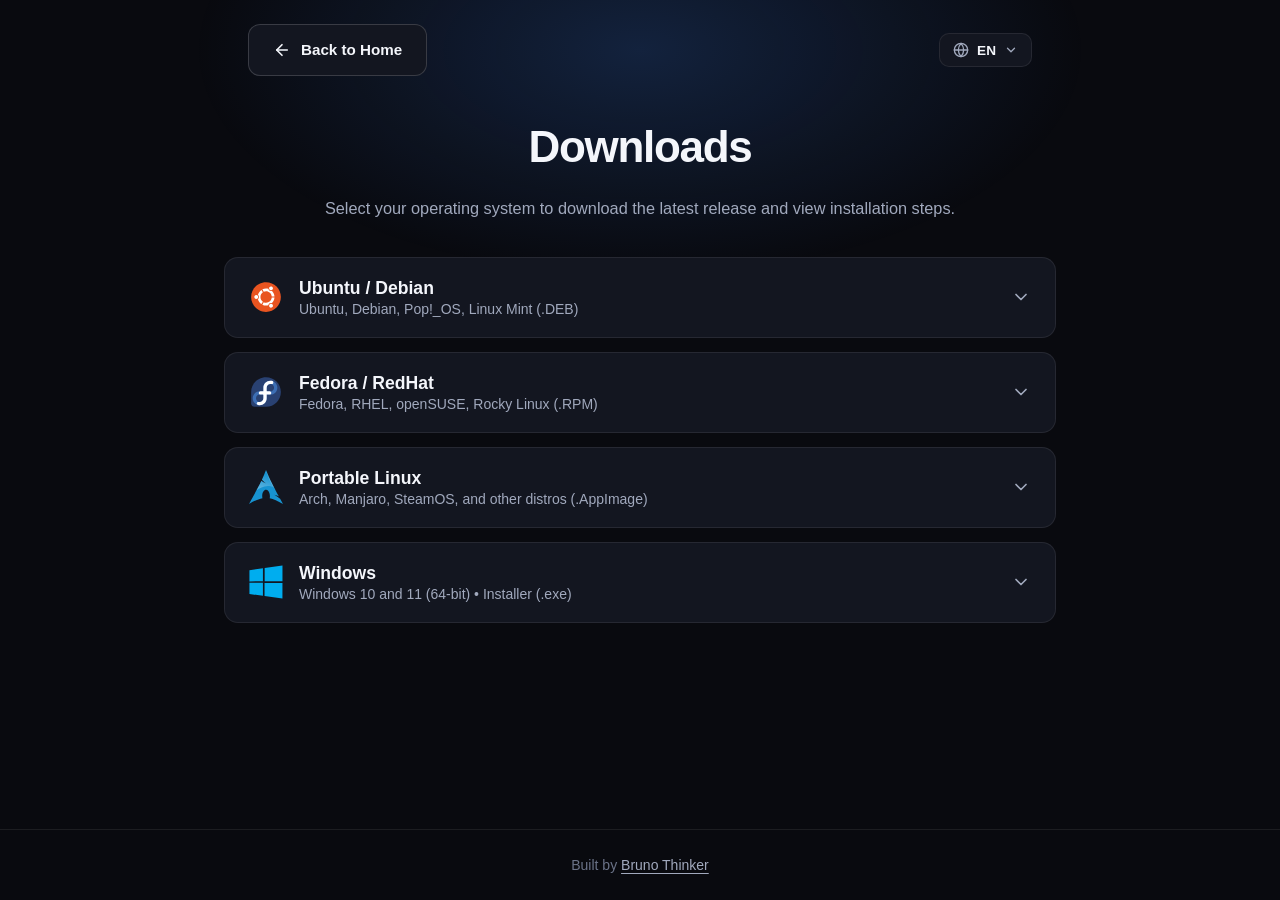
==== commit 4b309d6d: "fix(seo): use logo instead of screenshot in link preview" ====
--- a/downloads/index.html
+++ b/downloads/index.html
@@ -18,7 +18,7 @@
     <meta property="og:description"
         content="Download FallByte for Windows and Linux (.DEB, .RPM, .AppImage) with quick installation instructions." />
     <meta property="og:url" content="https://fallbyte.brunothinker.workers.dev/downloads/" />
-    <meta property="og:image" content="https://fallbyte.brunothinker.workers.dev/screenshots/preview.png" />
+    <meta property="og:image" content="https://fallbyte.brunothinker.workers.dev/icons/fallbyte_logo.png" />
 
     <link rel="stylesheet" href="../css/style.css" />
 </head>
--- a/css/style.css
+++ b/css/style.css
@@ -140,6 +140,8 @@
   right: 0;
   top: calc(100% + 8px);
   min-width: 170px;
+  max-height: 240px;
+  overflow-y: auto;
   background: var(--bg-surface);
   border: 1px solid var(--border-strong);
   border-radius: 12px;
@@ -545,8 +547,12 @@
 
 .guide-grid {
   display: grid;
-  grid-template-columns: repeat(2, 1fr);
+  grid-template-columns: 1fr;
   gap: 20px;
+}
+
+.guide-block {
+  min-width: 0;
 }
 
 .guide-block h4 {
@@ -579,7 +585,7 @@
   background: var(--bg-code);
   border: 1px solid var(--border-subtle);
   border-radius: 10px;
-  padding: 14px 44px 14px 14px;
+  padding: 14px 46px 14px 14px;
 }
 
 .code-box pre {
@@ -587,6 +593,44 @@
   font-size: 0.8rem;
   line-height: 1.55;
   color: #cbd5e1;
+  padding-bottom: 6px;
+}
+
+.code-box pre code {
+  background: transparent;
+  border: none;
+  padding: 0;
+  color: inherit;
+  font-size: inherit;
+}
+
+.code-box pre::-webkit-scrollbar,
+.lang-menu::-webkit-scrollbar {
+  height: 5px;
+  width: 5px;
+}
+
+.code-box pre::-webkit-scrollbar-track,
+.lang-menu::-webkit-scrollbar-track {
+  background: transparent;
+}
+
+.code-box pre::-webkit-scrollbar-thumb,
+.lang-menu::-webkit-scrollbar-thumb {
+  background: rgba(255, 255, 255, 0.16);
+  border-radius: 999px;
+}
+
+.code-box pre::-webkit-scrollbar-thumb:hover,
+.lang-menu::-webkit-scrollbar-thumb:hover {
+  background: rgba(255, 255, 255, 0.32);
+}
+
+.code-box pre::-webkit-scrollbar-button,
+.lang-menu::-webkit-scrollbar-button {
+  display: none;
+  width: 0;
+  height: 0;
 }
 
 .copy-btn {
@@ -666,10 +710,6 @@
    ========================================================= */
 
 @media (max-width: 768px) {
-  .guide-grid {
-    grid-template-columns: 1fr;
-  }
-
   .accordion-header {
     padding: 16px 18px;
   }
